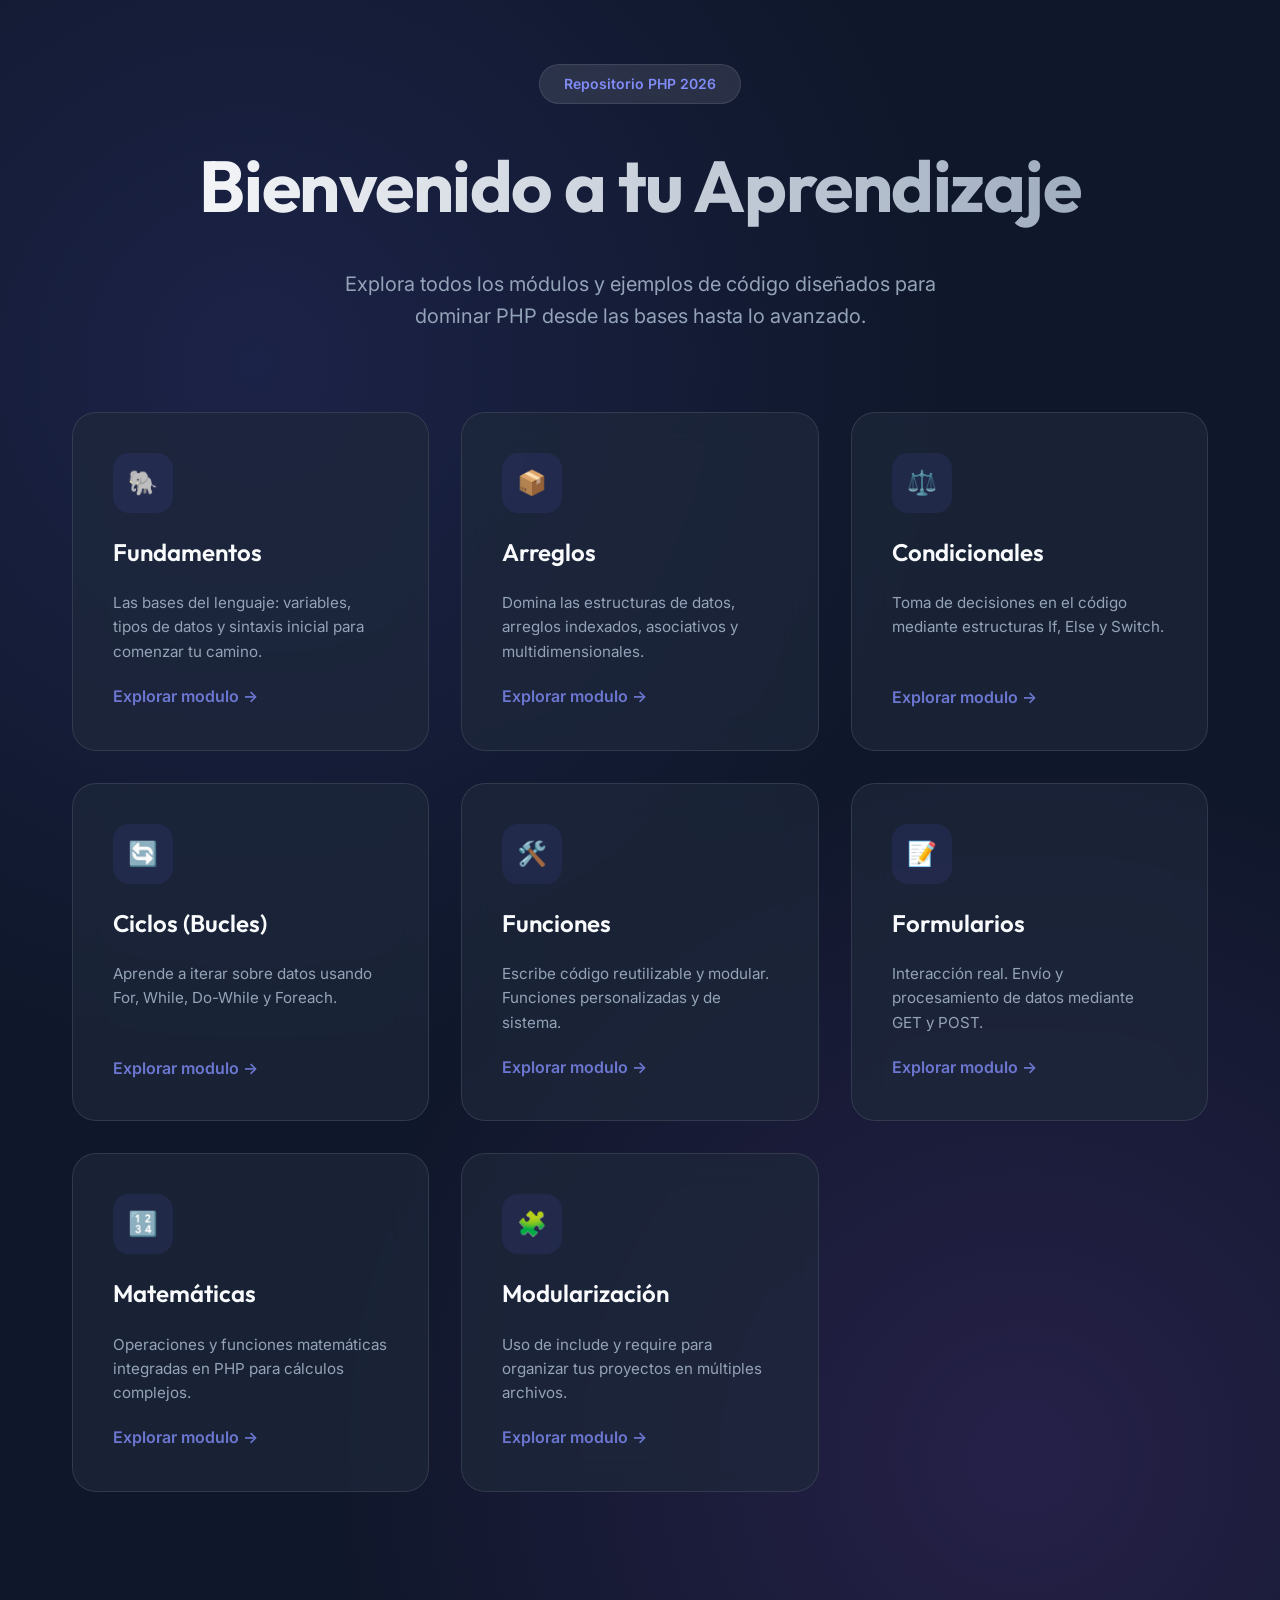
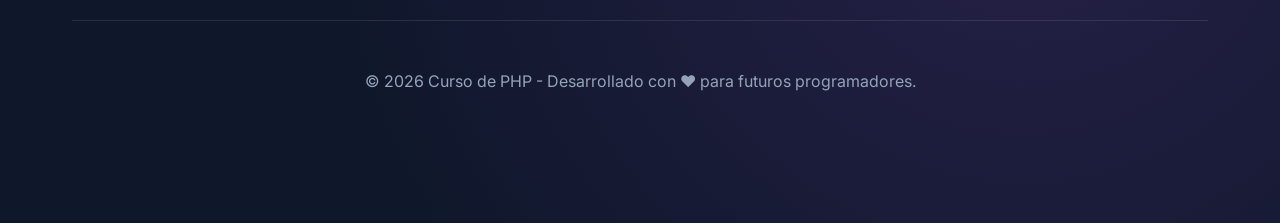
==== index.html @ 8ca317d1 "feat: Add initial PHP course examples covering fundamentals, arrays, control flow, and functions." ====
<!DOCTYPE html>
<html lang="es">
  <head>
    <meta charset="UTF-8" />
    <meta name="viewport" content="width=device-width, initial-scale=1.0" />
    <title>Curso PHP - Bienvenido al Repositorio</title>
    <meta
      name="description"
      content="Portal de bienvenida para el curso de PHP. Accede a todos los ejemplos, ejercicios y fundamentos de programación en PHP."
    />
    <!-- Google Fonts -->
    <link rel="preconnect" href="https://fonts.googleapis.com" />
    <link rel="preconnect" href="https://fonts.gstatic.com" crossorigin />
    <link
      href="https://fonts.googleapis.com/css2?family=Outfit:wght@300;400;600;700&family=Inter:wght@300;400;500;600&display=swap"
      rel="stylesheet"
    />
    <style>
      :root {
        --primary: #6366f1;
        --primary-light: #818cf8;
        --secondary: #a855f7;
        --bg: #0f172a;
        --card-bg: rgba(30, 41, 59, 0.7);
        --text-main: #f8fafc;
        --text-muted: #94a3b8;
        --glass-border: rgba(255, 255, 255, 0.1);
        --gradient: linear-gradient(135deg, var(--primary), var(--secondary));
      }

      * {
        margin: 0;
        padding: 0;
        box-sizing: border-box;
      }

      body {
        font-family: "Inter", sans-serif;
        background-color: var(--bg);
        color: var(--text-main);
        line-height: 1.6;
        overflow-x: hidden;
        background-image: radial-gradient(
            circle at 20% 20%,
            rgba(99, 102, 241, 0.15) 0%,
            transparent 40%
          ),
          radial-gradient(
            circle at 80% 80%,
            rgba(168, 85, 247, 0.15) 0%,
            transparent 40%
          );
        min-height: 100vh;
      }

      h1,
      h2,
      h3 {
        font-family: "Outfit", sans-serif;
      }

      .container {
        max-width: 1200px;
        margin: 0 auto;
        padding: 4rem 2rem;
      }

      header {
        text-align: center;
        margin-bottom: 5rem;
        animation: fadeInDown 1s ease-out;
      }

      .badge {
        display: inline-block;
        padding: 0.5rem 1.5rem;
        background: var(--glass-border);
        border: 1px solid var(--glass-border);
        border-radius: 99px;
        font-size: 0.875rem;
        font-weight: 600;
        color: var(--primary-light);
        margin-bottom: 1.5rem;
        backdrop-filter: blur(10px);
      }

      h1 {
        font-size: clamp(2.5rem, 8vw, 4.5rem);
        font-weight: 700;
        margin-bottom: 1.5rem;
        background: linear-gradient(to right, #fff, #94a3b8);
        -webkit-background-clip: text;
        -webkit-text-fill-color: transparent;
        letter-spacing: -0.02em;
      }

      .tagline {
        font-size: 1.25rem;
        color: var(--text-muted);
        max-width: 600px;
        margin: 0 auto;
      }

      .grid {
        display: grid;
        grid-template-columns: repeat(auto-fill, minmax(300px, 1fr));
        gap: 2rem;
        margin-top: 4rem;
      }

      .card {
        background: var(--card-bg);
        border: 1px solid var(--glass-border);
        border-radius: 24px;
        padding: 2.5rem;
        text-decoration: none;
        color: inherit;
        transition: all 0.4s cubic-bezier(0.175, 0.885, 0.32, 1.275);
        backdrop-filter: blur(16px);
        position: relative;
        overflow: hidden;
        display: flex;
        flex-direction: column;
        gap: 1.25rem;
      }

      .card::before {
        content: "";
        position: absolute;
        top: 0;
        left: 0;
        width: 100%;
        height: 100%;
        background: var(--gradient);
        opacity: 0;
        transition: opacity 0.4s ease;
        z-index: -1;
      }

      .card:hover {
        transform: translateY(-10px) scale(1.02);
        border-color: var(--primary-light);
        box-shadow: 0 20px 40px rgba(0, 0, 0, 0.3);
      }

      .card-icon {
        width: 60px;
        height: 60px;
        background: rgba(99, 102, 241, 0.1);
        border-radius: 16px;
        display: flex;
        align-items: center;
        justify-content: center;
        font-size: 1.5rem;
        color: var(--primary-light);
        transition: transform 0.3s ease;
      }

      .card:hover .card-icon {
        transform: rotate(-10deg) scale(1.1);
        background: var(--primary);
        color: white;
      }

      .card h3 {
        font-size: 1.5rem;
        font-weight: 600;
      }

      .card p {
        color: var(--text-muted);
        font-size: 0.95rem;
      }

      .arrow {
        margin-top: auto;
        display: flex;
        align-items: center;
        gap: 0.5rem;
        font-weight: 600;
        color: var(--primary-light);
        opacity: 0.8;
        transition: gap 0.3s ease;
      }

      .card:hover .arrow {
        gap: 0.75rem;
        opacity: 1;
      }

      footer {
        margin-top: 8rem;
        text-align: center;
        padding-bottom: 4rem;
        color: var(--text-muted);
        border-top: 1px solid var(--glass-border);
        padding-top: 3rem;
      }

      @keyframes fadeInDown {
        from {
          opacity: 0;
          transform: translateY(-30px);
        }
        to {
          opacity: 1;
          transform: translateY(0);
        }
      }

      /* Responsive adjustments */
      @media (max-width: 768px) {
        .container {
          padding: 2rem 1rem;
        }
        header {
          margin-bottom: 3rem;
        }
      }
    </style>
  </head>
  <body>
    <div class="container">
      <header>
        <span class="badge">Repositorio PHP 2026</span>
        <h1>Bienvenido a tu Aprendizaje</h1>
        <p class="tagline">
          Explora todos los módulos y ejemplos de código diseñados para dominar
          PHP desde las bases hasta lo avanzado.
        </p>
      </header>

      <section class="grid">
        <!-- Fundamentos -->
        <a href="curso_php/fundamentos/" class="card" id="card-fundamentos">
          <div class="card-icon"><span>🐘</span></div>
          <h3>Fundamentos</h3>
          <p>
            Las bases del lenguaje: variables, tipos de datos y sintaxis inicial
            para comenzar tu camino.
          </p>
          <div class="arrow">Explorar modulo &rarr;</div>
        </a>

        <!-- Arreglos -->
        <a href="curso_php/arreglos/" class="card" id="card-arreglos">
          <div class="card-icon"><span>📦</span></div>
          <h3>Arreglos</h3>
          <p>
            Domina las estructuras de datos, arreglos indexados, asociativos y
            multidimensionales.
          </p>
          <div class="arrow">Explorar modulo &rarr;</div>
        </a>

        <!-- Condicionales -->
        <a href="curso_php/condicionales/" class="card" id="card-condicionales">
          <div class="card-icon"><span>⚖️</span></div>
          <h3>Condicionales</h3>
          <p>
            Toma de decisiones en el código mediante estructuras If, Else y
            Switch.
          </p>
          <div class="arrow">Explorar modulo &rarr;</div>
        </a>

        <!-- Ciclos -->
        <a href="curso_php/ciclos/" class="card" id="card-ciclos">
          <div class="card-icon"><span>🔄</span></div>
          <h3>Ciclos (Bucles)</h3>
          <p>
            Aprende a iterar sobre datos usando For, While, Do-While y Foreach.
          </p>
          <div class="arrow">Explorar modulo &rarr;</div>
        </a>

        <!-- Funciones -->
        <a href="curso_php/funciones/" class="card" id="card-funciones">
          <div class="card-icon"><span>🛠️</span></div>
          <h3>Funciones</h3>
          <p>
            Escribe código reutilizable y modular. Funciones personalizadas y de
            sistema.
          </p>
          <div class="arrow">Explorar modulo &rarr;</div>
        </a>

        <!-- Formularios -->
        <a href="curso_php/formularios/" class="card" id="card-formularios">
          <div class="card-icon"><span>📝</span></div>
          <h3>Formularios</h3>
          <p>
            Interacción real. Envío y procesamiento de datos mediante GET y
            POST.
          </p>
          <div class="arrow">Explorar modulo &rarr;</div>
        </a>

        <!-- Funciones Matemáticas -->
        <a href="curso_php/funciones_matematicas/" class="card" id="card-mates">
          <div class="card-icon"><span>🔢</span></div>
          <h3>Matemáticas</h3>
          <p>
            Operaciones y funciones matemáticas integradas en PHP para cálculos
            complejos.
          </p>
          <div class="arrow">Explorar modulo &rarr;</div>
        </a>

        <!-- Include & Require -->
        <a href="curso_php/include_require/" class="card" id="card-include">
          <div class="card-icon"><span>🧩</span></div>
          <h3>Modularización</h3>
          <p>
            Uso de include y require para organizar tus proyectos en múltiples
            archivos.
          </p>
          <div class="arrow">Explorar modulo &rarr;</div>
        </a>
      </section>

      <footer>
        <p>
          &copy; 2026 Curso de PHP - Desarrollado con ❤️ para futuros
          programadores.
        </p>
      </footer>
    </div>
  </body>
</html>
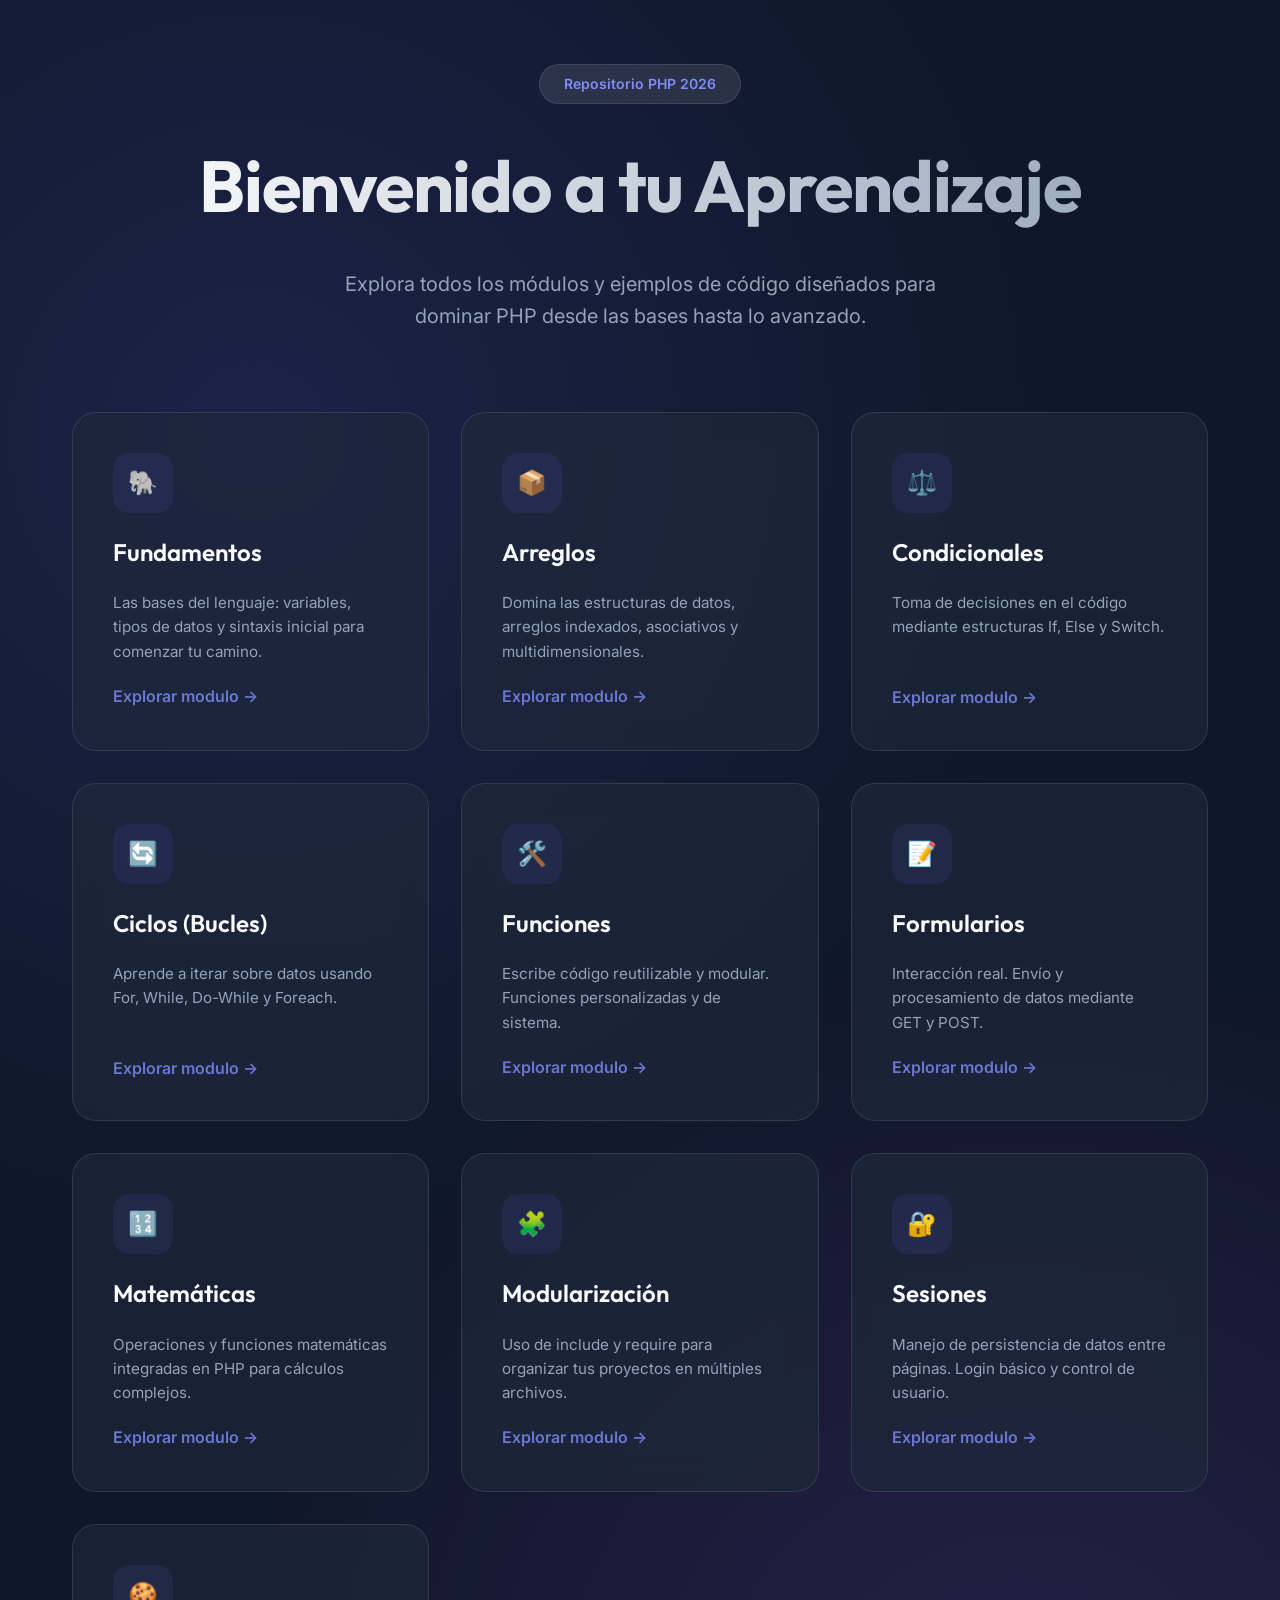
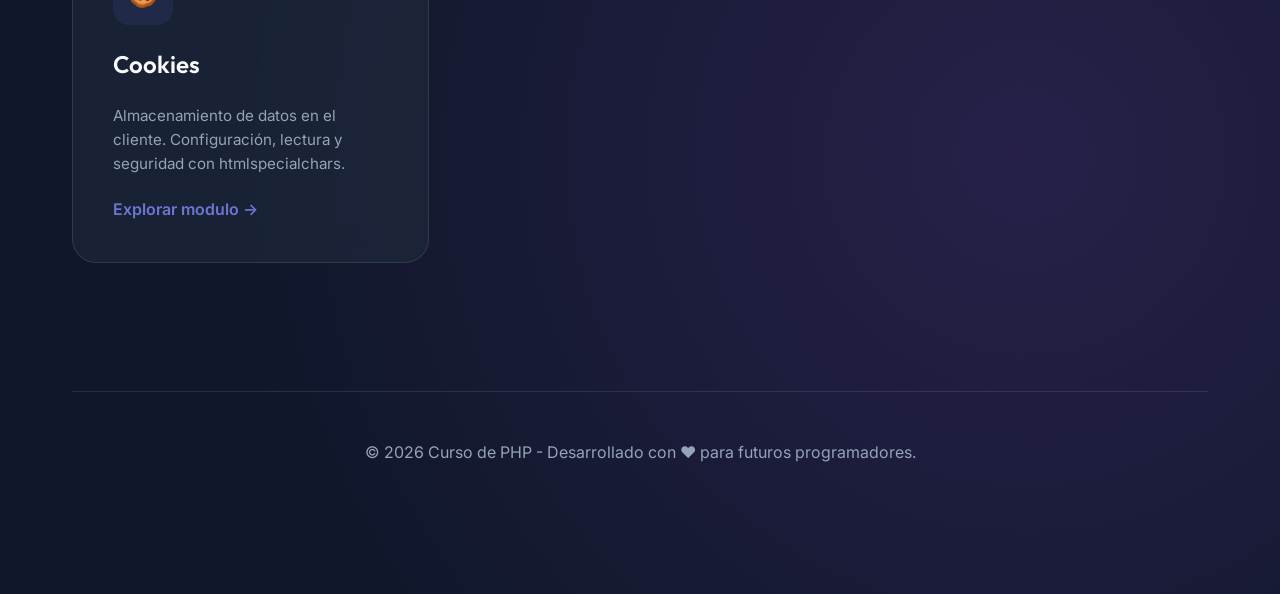
==== commit d8aa3eef: "feat: Agregar ejemplos de PHP para sesiones, cookies, formularios y funciones matemáticas, e incluir" ====
--- a/index.html
+++ b/index.html
@@ -15,209 +15,8 @@
       href="https://fonts.googleapis.com/css2?family=Outfit:wght@300;400;600;700&family=Inter:wght@300;400;500;600&display=swap"
       rel="stylesheet"
     />
-    <style>
-      :root {
-        --primary: #6366f1;
-        --primary-light: #818cf8;
-        --secondary: #a855f7;
-        --bg: #0f172a;
-        --card-bg: rgba(30, 41, 59, 0.7);
-        --text-main: #f8fafc;
-        --text-muted: #94a3b8;
-        --glass-border: rgba(255, 255, 255, 0.1);
-        --gradient: linear-gradient(135deg, var(--primary), var(--secondary));
-      }
+    <link rel="stylesheet" href="style.css" />
 
-      * {
-        margin: 0;
-        padding: 0;
-        box-sizing: border-box;
-      }
-
-      body {
-        font-family: "Inter", sans-serif;
-        background-color: var(--bg);
-        color: var(--text-main);
-        line-height: 1.6;
-        overflow-x: hidden;
-        background-image: radial-gradient(
-            circle at 20% 20%,
-            rgba(99, 102, 241, 0.15) 0%,
-            transparent 40%
-          ),
-          radial-gradient(
-            circle at 80% 80%,
-            rgba(168, 85, 247, 0.15) 0%,
-            transparent 40%
-          );
-        min-height: 100vh;
-      }
-
-      h1,
-      h2,
-      h3 {
-        font-family: "Outfit", sans-serif;
-      }
-
-      .container {
-        max-width: 1200px;
-        margin: 0 auto;
-        padding: 4rem 2rem;
-      }
-
-      header {
-        text-align: center;
-        margin-bottom: 5rem;
-        animation: fadeInDown 1s ease-out;
-      }
-
-      .badge {
-        display: inline-block;
-        padding: 0.5rem 1.5rem;
-        background: var(--glass-border);
-        border: 1px solid var(--glass-border);
-        border-radius: 99px;
-        font-size: 0.875rem;
-        font-weight: 600;
-        color: var(--primary-light);
-        margin-bottom: 1.5rem;
-        backdrop-filter: blur(10px);
-      }
-
-      h1 {
-        font-size: clamp(2.5rem, 8vw, 4.5rem);
-        font-weight: 700;
-        margin-bottom: 1.5rem;
-        background: linear-gradient(to right, #fff, #94a3b8);
-        -webkit-background-clip: text;
-        -webkit-text-fill-color: transparent;
-        letter-spacing: -0.02em;
-      }
-
-      .tagline {
-        font-size: 1.25rem;
-        color: var(--text-muted);
-        max-width: 600px;
-        margin: 0 auto;
-      }
-
-      .grid {
-        display: grid;
-        grid-template-columns: repeat(auto-fill, minmax(300px, 1fr));
-        gap: 2rem;
-        margin-top: 4rem;
-      }
-
-      .card {
-        background: var(--card-bg);
-        border: 1px solid var(--glass-border);
-        border-radius: 24px;
-        padding: 2.5rem;
-        text-decoration: none;
-        color: inherit;
-        transition: all 0.4s cubic-bezier(0.175, 0.885, 0.32, 1.275);
-        backdrop-filter: blur(16px);
-        position: relative;
-        overflow: hidden;
-        display: flex;
-        flex-direction: column;
-        gap: 1.25rem;
-      }
-
-      .card::before {
-        content: "";
-        position: absolute;
-        top: 0;
-        left: 0;
-        width: 100%;
-        height: 100%;
-        background: var(--gradient);
-        opacity: 0;
-        transition: opacity 0.4s ease;
-        z-index: -1;
-      }
-
-      .card:hover {
-        transform: translateY(-10px) scale(1.02);
-        border-color: var(--primary-light);
-        box-shadow: 0 20px 40px rgba(0, 0, 0, 0.3);
-      }
-
-      .card-icon {
-        width: 60px;
-        height: 60px;
-        background: rgba(99, 102, 241, 0.1);
-        border-radius: 16px;
-        display: flex;
-        align-items: center;
-        justify-content: center;
-        font-size: 1.5rem;
-        color: var(--primary-light);
-        transition: transform 0.3s ease;
-      }
-
-      .card:hover .card-icon {
-        transform: rotate(-10deg) scale(1.1);
-        background: var(--primary);
-        color: white;
-      }
-
-      .card h3 {
-        font-size: 1.5rem;
-        font-weight: 600;
-      }
-
-      .card p {
-        color: var(--text-muted);
-        font-size: 0.95rem;
-      }
-
-      .arrow {
-        margin-top: auto;
-        display: flex;
-        align-items: center;
-        gap: 0.5rem;
-        font-weight: 600;
-        color: var(--primary-light);
-        opacity: 0.8;
-        transition: gap 0.3s ease;
-      }
-
-      .card:hover .arrow {
-        gap: 0.75rem;
-        opacity: 1;
-      }
-
-      footer {
-        margin-top: 8rem;
-        text-align: center;
-        padding-bottom: 4rem;
-        color: var(--text-muted);
-        border-top: 1px solid var(--glass-border);
-        padding-top: 3rem;
-      }
-
-      @keyframes fadeInDown {
-        from {
-          opacity: 0;
-          transform: translateY(-30px);
-        }
-        to {
-          opacity: 1;
-          transform: translateY(0);
-        }
-      }
-
-      /* Responsive adjustments */
-      @media (max-width: 768px) {
-        .container {
-          padding: 2rem 1rem;
-        }
-        header {
-          margin-bottom: 3rem;
-        }
-      }
-    </style>
   </head>
   <body>
     <div class="container">
@@ -317,6 +116,27 @@
           </p>
           <div class="arrow">Explorar modulo &rarr;</div>
         </a>
+        <!-- Sesiones -->
+        <a href="curso_php/sesiones/" class="card" id="card-sesiones">
+          <div class="card-icon"><span>🔐</span></div>
+          <h3>Sesiones</h3>
+          <p>
+            Manejo de persistencia de datos entre páginas. Login básico y
+            control de usuario.
+          </p>
+          <div class="arrow">Explorar modulo &rarr;</div>
+        </a>
+
+        <!-- Cookies -->
+        <a href="curso_php/cookies/" class="card" id="card-cookies">
+          <div class="card-icon"><span>🍪</span></div>
+          <h3>Cookies</h3>
+          <p>
+            Almacenamiento de datos en el cliente. Configuración, lectura y
+            seguridad con htmlspecialchars.
+          </p>
+          <div class="arrow">Explorar modulo &rarr;</div>
+        </a>
       </section>
 
       <footer>
--- a/style.css
+++ b/style.css
@@ -0,0 +1,202 @@
+:root {
+  --primary: #6366f1;
+  --primary-light: #818cf8;
+  --secondary: #a855f7;
+  --bg: #0f172a;
+  --card-bg: rgba(30, 41, 59, 0.7);
+  --text-main: #f8fafc;
+  --text-muted: #94a3b8;
+  --glass-border: rgba(255, 255, 255, 0.1);
+  --gradient: linear-gradient(135deg, var(--primary), var(--secondary));
+}
+
+* {
+  margin: 0;
+  padding: 0;
+  box-sizing: border-box;
+}
+
+body {
+  font-family: "Inter", sans-serif;
+  background-color: var(--bg);
+  color: var(--text-main);
+  line-height: 1.6;
+  overflow-x: hidden;
+  background-image: radial-gradient(
+      circle at 20% 20%,
+      rgba(99, 102, 241, 0.15) 0%,
+      transparent 40%
+    ),
+    radial-gradient(
+      circle at 80% 80%,
+      rgba(168, 85, 247, 0.15) 0%,
+      transparent 40%
+    );
+  min-height: 100vh;
+}
+
+h1,
+h2,
+h3 {
+  font-family: "Outfit", sans-serif;
+}
+
+.container {
+  max-width: 1200px;
+  margin: 0 auto;
+  padding: 4rem 2rem;
+}
+
+header {
+  text-align: center;
+  margin-bottom: 5rem;
+  animation: fadeInDown 1s ease-out;
+}
+
+.badge {
+  display: inline-block;
+  padding: 0.5rem 1.5rem;
+  background: var(--glass-border);
+  border: 1px solid var(--glass-border);
+  border-radius: 99px;
+  font-size: 0.875rem;
+  font-weight: 600;
+  color: var(--primary-light);
+  margin-bottom: 1.5rem;
+  backdrop-filter: blur(10px);
+}
+
+h1 {
+  font-size: clamp(2.5rem, 8vw, 4.5rem);
+  font-weight: 700;
+  margin-bottom: 1.5rem;
+  background: linear-gradient(to right, #fff, #94a3b8);
+  background-clip: text;
+  -webkit-background-clip: text;
+  -webkit-text-fill-color: transparent;
+  letter-spacing: -0.02em;
+}
+
+.tagline {
+  font-size: 1.25rem;
+  color: var(--text-muted);
+  max-width: 600px;
+  margin: 0 auto;
+}
+
+.grid {
+  display: grid;
+  grid-template-columns: repeat(auto-fill, minmax(300px, 1fr));
+  gap: 2rem;
+  margin-top: 4rem;
+}
+
+.card {
+  background: var(--card-bg);
+  border: 1px solid var(--glass-border);
+  border-radius: 24px;
+  padding: 2.5rem;
+  text-decoration: none;
+  color: inherit;
+  transition: all 0.4s cubic-bezier(0.175, 0.885, 0.32, 1.275);
+  backdrop-filter: blur(16px);
+  position: relative;
+  overflow: hidden;
+  display: flex;
+  flex-direction: column;
+  gap: 1.25rem;
+}
+
+.card::before {
+  content: "";
+  position: absolute;
+  top: 0;
+  left: 0;
+  width: 100%;
+  height: 100%;
+  background: var(--gradient);
+  opacity: 0;
+  transition: opacity 0.4s ease;
+  z-index: -1;
+}
+
+.card:hover {
+  transform: translateY(-10px) scale(1.02);
+  border-color: var(--primary-light);
+  box-shadow: 0 20px 40px rgba(0, 0, 0, 0.3);
+}
+
+.card-icon {
+  width: 60px;
+  height: 60px;
+  background: rgba(99, 102, 241, 0.1);
+  border-radius: 16px;
+  display: flex;
+  align-items: center;
+  justify-content: center;
+  font-size: 1.5rem;
+  color: var(--primary-light);
+  transition: transform 0.3s ease;
+}
+
+.card:hover .card-icon {
+  transform: rotate(-10deg) scale(1.1);
+  background: var(--primary);
+  color: white;
+}
+
+.card h3 {
+  font-size: 1.5rem;
+  font-weight: 600;
+}
+
+.card p {
+  color: var(--text-muted);
+  font-size: 0.95rem;
+}
+
+.arrow {
+  margin-top: auto;
+  display: flex;
+  align-items: center;
+  gap: 0.5rem;
+  font-weight: 600;
+  color: var(--primary-light);
+  opacity: 0.8;
+  transition: gap 0.3s ease;
+}
+
+.card:hover .arrow {
+  gap: 0.75rem;
+  opacity: 1;
+}
+
+footer {
+  margin-top: 8rem;
+  text-align: center;
+  padding-bottom: 4rem;
+  color: var(--text-muted);
+  border-top: 1px solid var(--glass-border);
+  padding-top: 3rem;
+}
+
+@keyframes fadeInDown {
+  from {
+    opacity: 0;
+    transform: translateY(-30px);
+  }
+  to {
+    opacity: 1;
+    transform: translateY(0);
+  }
+}
+
+/* Responsive adjustments */
+@media (max-width: 768px) {
+  .container {
+    padding: 2rem 1rem;
+  }
+  header {
+    margin-bottom: 3rem;
+  }
+}
